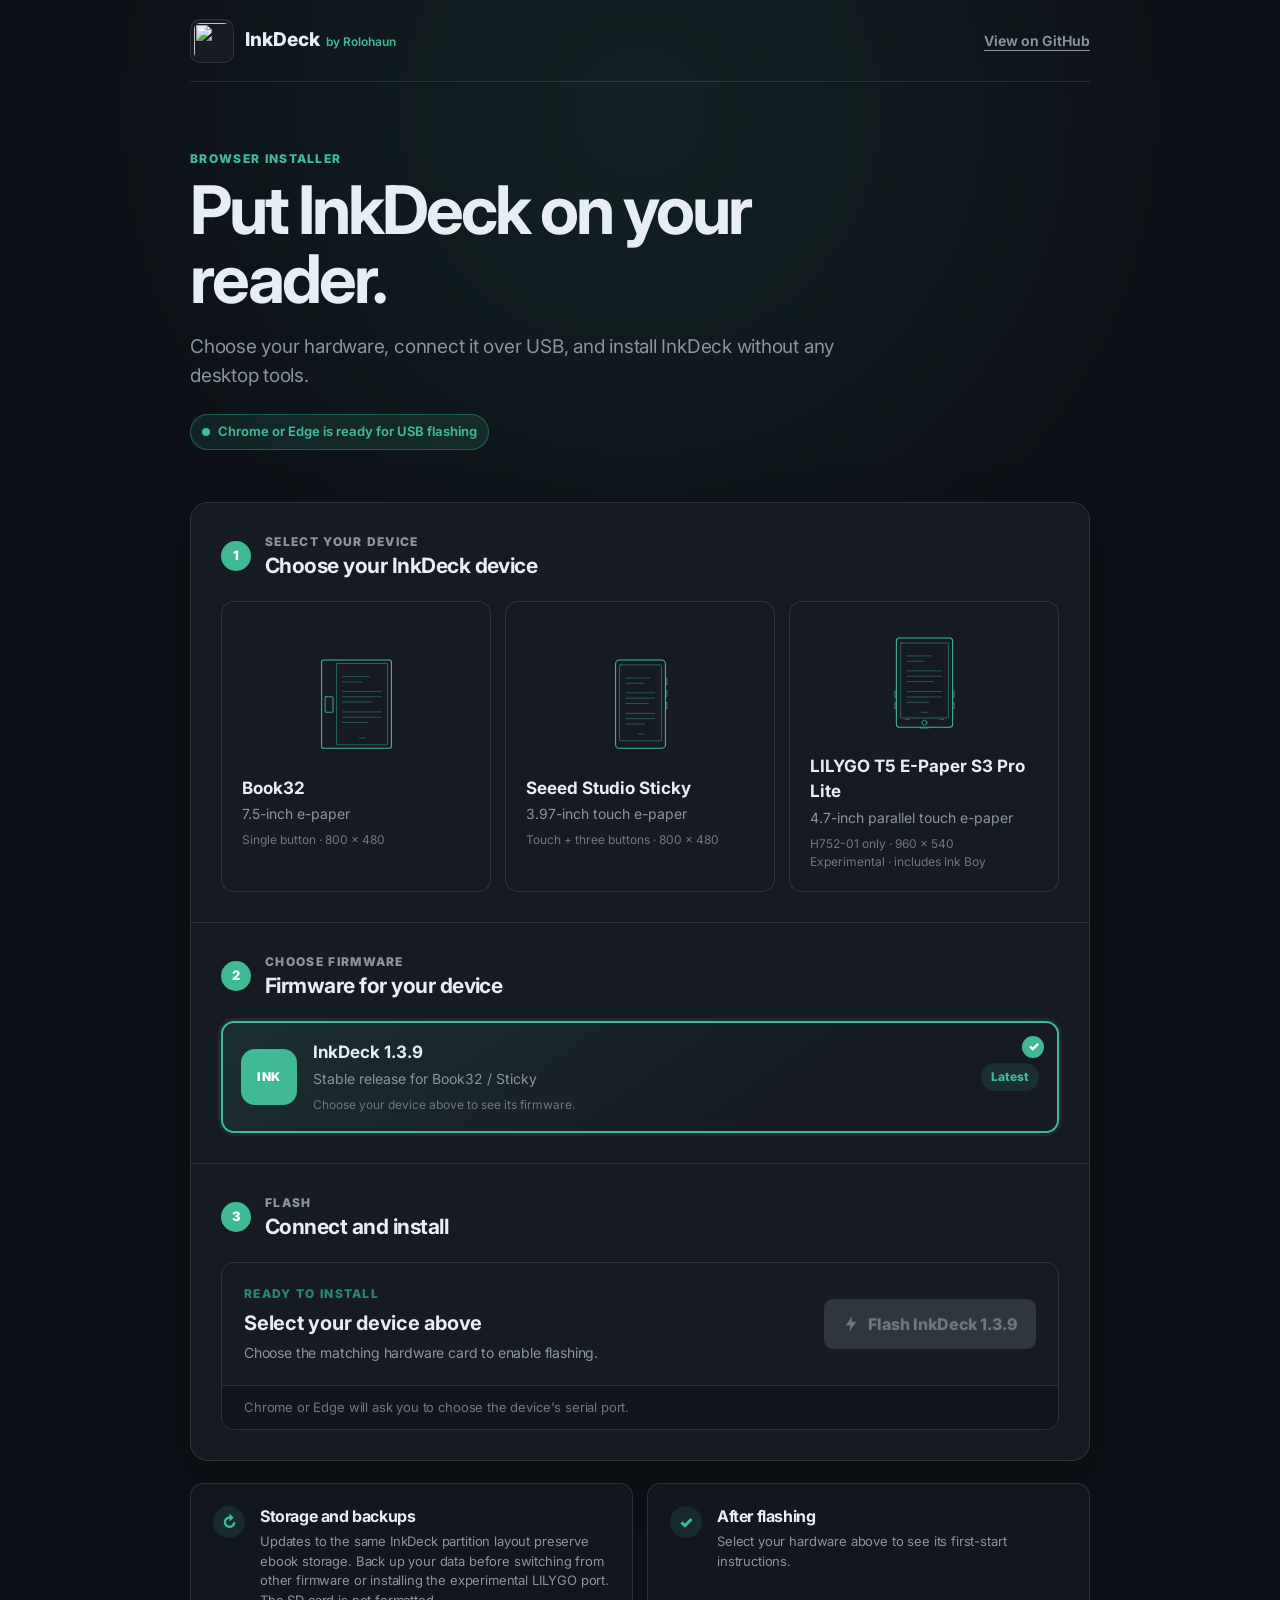
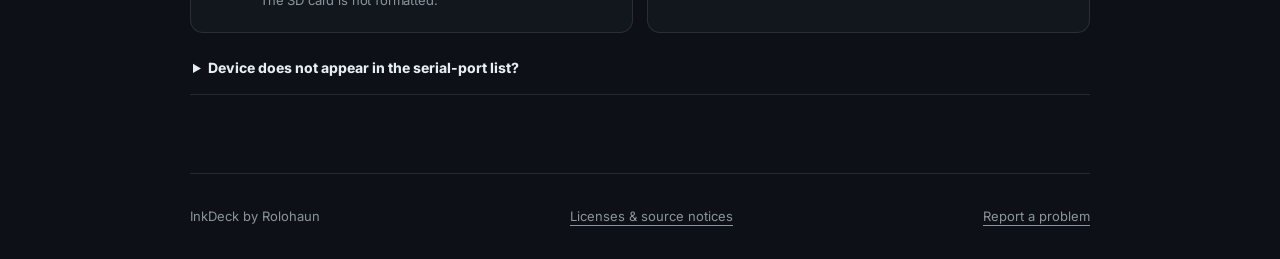
==== docs/index.html @ 881a364d "Release InkDeck 1.3.9 fixing "Press BOOT to wake" on the Sticky Sleep settings live on the SD card, " ====
<!doctype html>
<html lang="en">
<head>
  <meta charset="utf-8">
  <meta name="viewport" content="width=device-width, initial-scale=1">
  <meta name="theme-color" content="#0d1117">
  <title>Install InkDeck</title>
  <meta name="description" content="Install InkDeck on Book32, Seeed Studio Sticky, or LILYGO T5 S3 Pro H752-01 directly from Chrome or Edge.">
  <link rel="icon" href="assets/book32-reader.png">
  <link rel="stylesheet" href="installer.css?v=1.3.9">
</head>
<body>
  <header class="site-header">
    <a class="brand" href="./" aria-label="InkDeck installer home">
      <img src="assets/book32-reader.png" alt="" width="44" height="44">
      <span>InkDeck <small>by Rolohaun</small></span>
    </a>
    <a class="source-link" href="https://github.com/rolohaun/Book32">View on GitHub</a>
  </header>

  <main>
    <section class="hero" aria-labelledby="page-title">
      <p class="eyebrow">Browser installer</p>
      <h1 id="page-title">Put InkDeck on your reader.</h1>
      <p>Choose your hardware, connect it over USB, and install InkDeck without any desktop tools.</p>
      <div id="browser-support" class="support-pill" role="status">
        <span aria-hidden="true"></span>
        Checking browser compatibility…
      </div>
    </section>

    <div class="installer-flow">
      <section class="flow-step" aria-labelledby="device-title">
        <div class="step-heading">
          <span class="step-number" aria-hidden="true">1</span>
          <div>
            <p class="step-kicker">Select your device</p>
            <h2 id="device-title">Choose your InkDeck device</h2>
          </div>
        </div>

        <div class="device-grid" role="group" aria-label="InkDeck-compatible hardware">
          <button class="choice-card device-card" type="button" data-profile="book32" aria-pressed="false">
            <span class="card-check" aria-hidden="true">✓</span>
            <span class="device-art" aria-hidden="true">
              <img src="trmnl-kit-outline.svg?v=book32" alt="" width="174" height="114" loading="lazy">
            </span>
            <span class="card-copy">
              <strong>Book32</strong>
              <span>7.5-inch e-paper</span>
              <small>Single button · 800 × 480</small>
            </span>
          </button>

          <button class="choice-card device-card" type="button" data-profile="sticky" aria-pressed="false">
            <span class="card-check" aria-hidden="true">✓</span>
            <span class="device-art" aria-hidden="true">
              <img src="sticky-outline.svg?v=clean-bezel" alt="" width="174" height="114" loading="lazy">
            </span>
            <span class="card-copy">
              <strong>Seeed Studio Sticky</strong>
              <span>3.97-inch touch e-paper</span>
              <small>Touch + three buttons · 800 × 480</small>
            </span>
          </button>
          <button class="choice-card device-card" type="button" data-profile="lilygo" aria-pressed="false">
            <span class="card-check" aria-hidden="true">✓</span>
            <span class="device-art" aria-hidden="true">
              <img src="lilygo-pro-lite-outline.svg?v=side-buttons" alt="" width="174" height="114" loading="lazy">
            </span>
            <span class="card-copy">
              <strong>LILYGO T5 E-Paper S3 Pro Lite</strong>
              <span>4.7-inch parallel touch e-paper</span>
              <small>H752-01 only · 960 × 540<br>Experimental · includes Ink Boy</small>
            </span>
          </button>
        </div>
      </section>

      <section class="flow-step" aria-labelledby="firmware-title">
        <div class="step-heading">
          <span class="step-number" aria-hidden="true">2</span>
          <div>
            <p class="step-kicker">Choose firmware</p>
            <h2 id="firmware-title">Firmware for your device</h2>
          </div>
        </div>

        <button class="choice-card firmware-card selected" type="button" aria-pressed="true">
          <span class="card-check" aria-hidden="true">✓</span>
          <span class="release-icon" aria-hidden="true">INK</span>
          <span class="card-copy">
            <strong id="release-name">InkDeck 1.3.9</strong>
            <span id="release-status">Stable release for Book32 / Sticky</span>
            <small id="release-detail">Choose your device above to see its firmware.</small>
          </span>
          <span class="latest-badge">Latest</span>
        </button>
      </section>

      <section class="flow-step" aria-labelledby="flash-title">
        <div class="step-heading">
          <span class="step-number" aria-hidden="true">3</span>
          <div>
            <p class="step-kicker">Flash</p>
            <h2 id="flash-title">Connect and install</h2>
          </div>
        </div>

        <div class="flash-card">
          <div class="flash-summary">
            <div>
              <p class="summary-label">Ready to install</p>
              <h3 id="flash-device-name">Select your device above</h3>
              <p id="flash-description">Choose the matching hardware card to enable flashing.</p>
            </div>
            <button id="flash-button" class="flash-button" type="button" disabled>
              <svg viewBox="0 0 24 24" aria-hidden="true"><path d="M13 2 5 14h6l-1 8 9-13h-6z"></path></svg>
              Flash InkDeck 1.3.9
            </button>
          </div>
          <p id="flash-note" class="flash-note">Chrome or Edge will ask you to choose the device's serial port.</p>
        </div>
      </section>

      <section id="progress-panel" class="progress-panel" aria-labelledby="progress-title" aria-live="polite" hidden>
        <div class="progress-header">
          <div>
            <p class="step-kicker">Installation status</p>
            <h2 id="progress-title">Installing InkDeck 1.3.9…</h2>
          </div>
          <strong id="progress-percent">0%</strong>
        </div>
        <div class="progress-track" role="progressbar" aria-label="Firmware installation progress" aria-valuemin="0" aria-valuemax="100" aria-valuenow="0">
          <span id="progress-bar"></span>
        </div>
        <ol class="progress-steps">
          <li data-progress-step="connect"><span class="status-icon" aria-hidden="true"></span><div><strong>Connect to device</strong><small>Waiting for a serial port</small></div></li>
          <li data-progress-step="download"><span class="status-icon" aria-hidden="true"></span><div><strong>Download InkDeck files</strong><small>Waiting</small></div></li>
          <li data-progress-step="write"><span class="status-icon" aria-hidden="true"></span><div><strong>Write system and web interface</strong><small>Waiting</small></div></li>
          <li data-progress-step="verify"><span class="status-icon" aria-hidden="true"></span><div><strong>Verify partition table</strong><small>Waiting</small></div></li>
          <li data-progress-step="reset"><span class="status-icon" aria-hidden="true"></span><div><strong>Restart device</strong><small>Waiting</small></div></li>
        </ol>
        <div id="result-message" class="result-message" role="status" hidden></div>
      </section>
    </div>

    <section class="information-grid" aria-label="Installation information">
      <article>
        <span class="info-icon" aria-hidden="true">↻</span>
        <div><h2>Storage and backups</h2><p>Updates to the same InkDeck partition layout preserve ebook storage. Back up your data before switching from other firmware or installing the experimental LILYGO port. The SD card is not formatted.</p></div>
      </article>
      <article>
        <span class="info-icon" aria-hidden="true">✓</span>
        <div><h2>After flashing</h2><p id="after-flashing">Select your hardware above to see its first-start instructions.</p></div>
      </article>
    </section>

    <details>
      <summary>Device does not appear in the serial-port list?</summary>
      <p>Use a data-capable USB cable. If needed, hold BOOT, tap RESET, release BOOT, and then click Flash again.</p>
    </details>
  </main>

  <footer>
    <span>InkDeck by Rolohaun</span>
    <a href="https://github.com/rolohaun/Book32/blob/main/THIRD_PARTY_NOTICES.md">Licenses &amp; source notices</a>
    <a href="https://github.com/rolohaun/Book32/issues">Report a problem</a>
  </footer>

  <script type="module" src="installer.js?v=1.3.9"></script>
</body>
</html>
---- docs/installer.css ----
@import url("https://fonts.googleapis.com/css2?family=Inter:wght@300;400;600;800&display=swap");

:root {
  color-scheme: dark;
  --ink: #e6edf3;
  --muted: #8b949e;
  --quiet: #6e7681;
  --paper: #0d1117;
  --surface: #161b22;
  --surface-soft: #11161d;
  --line: rgba(255, 255, 255, .1);
  --green: #3fb996;
  --green-dark: #3fb996;
  --green-hover: #26876b;
  --green-soft: rgba(63, 185, 150, .12);
  --orange: #3fb996;
  --orange-dark: #26876b;
  --red: #ff6b73;
  --red-soft: rgba(255, 66, 77, .12);
  --shadow: 0 18px 50px rgba(0, 0, 0, .26);
}

* { box-sizing: border-box; }
html { scroll-behavior: smooth; }
body {
  margin: 0;
  background: radial-gradient(circle at 50% 7rem, rgba(63, 185, 150, .1), transparent 34rem), var(--paper);
  color: var(--ink);
  font-family: Inter, ui-sans-serif, system-ui, -apple-system, BlinkMacSystemFont, "Segoe UI", sans-serif;
  font-size: 16px;
  line-height: 1.5;
}
button { font: inherit; }
a { color: inherit; text-underline-offset: 4px; }
.site-header, main, footer { width: min(900px, calc(100% - 40px)); margin-inline: auto; }
.site-header {
  min-height: 82px;
  display: flex;
  align-items: center;
  justify-content: space-between;
  border-bottom: 1px solid var(--line);
}
.brand {
  display: inline-flex;
  align-items: center;
  gap: 11px;
  color: var(--ink);
  font-size: 19px;
  font-weight: 800;
  text-decoration: none;
}
.brand > span { display: flex; align-items: baseline; gap: 6px; }
.brand small { color: var(--green); font-size: 12px; font-weight: 600; }
.brand img {
  width: 44px;
  height: 44px;
  padding: 3px;
  object-fit: contain;
  border: 1px solid var(--line);
  border-radius: 10px;
  background: var(--surface);
}
.source-link { color: var(--muted); font-size: 14px; font-weight: 650; }
.source-link:hover { color: var(--green); }
main { padding: 68px 0 78px; }
.hero { max-width: 760px; margin-bottom: 52px; }
.eyebrow, .step-kicker, .summary-label {
  margin: 0 0 7px;
  color: var(--green-dark);
  font-size: 12px;
  font-weight: 850;
  letter-spacing: .11em;
  text-transform: uppercase;
}
h1, h2, h3, p { letter-spacing: -.012em; }
h1 { margin: 0; max-width: 690px; font-size: clamp(42px, 7vw, 67px); line-height: 1.03; letter-spacing: -.045em; }
.hero > p:not(.eyebrow) { max-width: 680px; margin: 20px 0 0; color: var(--muted); font-size: 19px; }
.support-pill {
  width: fit-content;
  display: inline-flex;
  align-items: center;
  gap: 8px;
  margin-top: 24px;
  padding: 7px 11px;
  border: 1px solid var(--line);
  border-radius: 999px;
  background: rgba(22, 27, 34, .76);
  color: var(--muted);
  font-size: 13px;
  font-weight: 650;
}
.support-pill span { width: 8px; height: 8px; border-radius: 50%; background: var(--quiet); }
.support-pill.supported { color: var(--green); border-color: rgba(63, 185, 150, .38); background: var(--green-soft); }
.support-pill.supported span { background: var(--green); }
.support-pill.unsupported { color: var(--red); border-color: rgba(255, 107, 115, .35); background: var(--red-soft); }
.support-pill.unsupported span { background: var(--red); }
.installer-flow {
  overflow: hidden;
  border: 1px solid var(--line);
  border-radius: 18px;
  background: var(--surface);
  box-shadow: var(--shadow);
}
.flow-step { padding: 30px; }
.flow-step + .flow-step { border-top: 1px solid var(--line); }
.step-heading { display: flex; align-items: center; gap: 14px; margin-bottom: 22px; }
.step-number {
  flex: 0 0 auto;
  width: 30px;
  height: 30px;
  display: grid;
  place-items: center;
  border-radius: 50%;
  background: var(--green);
  color: #fff;
  font-size: 13px;
  font-weight: 850;
}
.step-kicker { margin: 0 0 2px; color: var(--muted); }
h2 { margin: 0; font-size: 21px; line-height: 1.25; letter-spacing: -.025em; }
h3 { margin: 0; font-size: 20px; line-height: 1.3; }
.device-grid { display: grid; grid-template-columns: repeat(3, minmax(0, 1fr)); gap: 14px; }
.choice-card {
  position: relative;
  border: 1px solid var(--line);
  border-radius: 13px;
  background: var(--surface);
  color: var(--ink);
  cursor: pointer;
  text-align: left;
  transition: border-color .16s ease, box-shadow .16s ease, transform .16s ease, background .16s ease;
}
.choice-card:hover { border-color: rgba(63, 185, 150, .65); transform: translateY(-1px); box-shadow: 0 8px 24px rgba(0, 0, 0, .22); }
.choice-card:focus-visible, .flash-button:focus-visible, summary:focus-visible { outline: 3px solid rgba(63, 185, 150, .4); outline-offset: 3px; }
.choice-card.selected { border: 2px solid var(--green); background: linear-gradient(145deg, var(--green-soft), var(--surface) 70%); box-shadow: 0 0 0 3px rgba(63, 185, 150, .1); }
.card-check {
  position: absolute;
  top: 13px;
  right: 13px;
  width: 22px;
  height: 22px;
  display: none;
  place-items: center;
  border-radius: 50%;
  background: var(--green);
  color: #fff;
  font-size: 13px;
  font-weight: 900;
}
.choice-card.selected .card-check { display: grid; }
.device-card { min-height: 264px; padding: 18px 20px 20px; }
.device-art { height: 126px; display: grid; place-items: center; margin-bottom: 8px; }
.device-art img { width: 174px; max-width: 75%; height: 114px; object-fit: contain; }
.card-copy { display: flex; flex-direction: column; }
.card-copy strong { font-size: 17px; }
.card-copy span { margin-top: 2px; color: var(--muted); font-size: 14px; }
.card-copy small { margin-top: 7px; color: var(--quiet); font-size: 12px; }
.firmware-card {
  width: 100%;
  min-height: 104px;
  display: grid;
  grid-template-columns: auto 1fr auto;
  align-items: center;
  gap: 16px;
  padding: 17px 18px;
  cursor: default;
}
.firmware-card:hover { transform: none; }
.release-icon {
  width: 56px;
  height: 56px;
  display: grid;
  place-items: center;
  border-radius: 14px;
  background: var(--green-dark);
  color: #fff;
  font-size: 12px;
  font-weight: 900;
  letter-spacing: .04em;
}
.latest-badge {
  padding: 5px 10px;
  border-radius: 999px;
  background: var(--green-soft);
  color: var(--green);
  font-size: 12px;
  font-weight: 800;
}
.flash-card { overflow: hidden; border: 1px solid var(--line); border-radius: 13px; }
.flash-summary {
  display: grid;
  grid-template-columns: 1fr auto;
  align-items: center;
  gap: 26px;
  padding: 22px;
}
.summary-label { color: var(--orange-dark); }
.flash-summary p:last-child { margin: 6px 0 0; color: var(--muted); font-size: 14px; }
.flash-button {
  min-height: 50px;
  display: inline-flex;
  align-items: center;
  justify-content: center;
  gap: 8px;
  padding: 0 18px;
  border: 0;
  border-radius: 9px;
  background: var(--orange);
  color: #fff;
  cursor: pointer;
  font-weight: 800;
  box-shadow: 0 5px 14px rgba(38, 135, 107, .24);
}
.flash-button:hover:not(:disabled) { background: var(--green-hover); }
.flash-button:disabled { background: #30363d; color: #6e7681; cursor: not-allowed; box-shadow: none; }
.flash-button svg { width: 18px; height: 18px; fill: currentColor; }
.flash-note { margin: 0; padding: 12px 22px; border-top: 1px solid var(--line); background: var(--surface-soft); color: var(--quiet); font-size: 13px; }
.progress-panel { padding: 30px; border-top: 1px solid var(--line); background: var(--surface-soft); scroll-margin-top: 20px; }
.progress-panel[hidden] { display: none; }
.progress-header { display: flex; align-items: flex-end; justify-content: space-between; gap: 20px; }
.progress-header .step-kicker { color: var(--green-dark); }
#progress-percent { color: var(--green-dark); font-size: 18px; }
.progress-track { height: 9px; margin: 18px 0 22px; overflow: hidden; border-radius: 999px; background: #242c34; }
.progress-track span { display: block; width: 0; height: 100%; border-radius: inherit; background: var(--green); transition: width .18s ease; }
.progress-steps { list-style: none; margin: 0; padding: 0; }
.progress-steps li { display: flex; align-items: center; gap: 14px; min-height: 57px; border-top: 1px solid var(--line); color: var(--quiet); }
.progress-steps li:first-child { border-top: 0; }
.progress-steps li div { display: flex; flex-direction: column; }
.progress-steps li strong { color: inherit; font-size: 14px; }
.progress-steps li small { margin-top: 1px; color: var(--quiet); }
.status-icon { width: 18px; height: 18px; flex: 0 0 auto; border: 1.5px solid #aab1ad; border-radius: 50%; }
.progress-steps li.running { color: var(--ink); }
.progress-steps li.running .status-icon { border: 2px solid #30363d; border-top-color: var(--green); animation: spin .8s linear infinite; }
.progress-steps li.done { color: var(--green-dark); }
.progress-steps li.done .status-icon { display: grid; place-items: center; border-color: var(--green); background: var(--green); color: #fff; }
.progress-steps li.done .status-icon::after { content: "✓"; font-size: 11px; font-weight: 900; }
.progress-steps li.error { color: var(--red); }
.progress-steps li.error .status-icon { display: grid; place-items: center; border-color: var(--red); background: var(--red); color: #fff; }
.progress-steps li.error .status-icon::after { content: "!"; font-size: 11px; font-weight: 900; }
@keyframes spin { to { transform: rotate(360deg); } }
.result-message { margin-top: 18px; padding: 14px 16px; border-radius: 9px; background: var(--green-soft); color: var(--green-dark); font-size: 14px; font-weight: 650; }
.result-message[hidden] { display: none; }
.result-message.error { background: var(--red-soft); color: var(--red); }
.information-grid { display: grid; grid-template-columns: 1fr 1fr; gap: 14px; margin-top: 22px; }
.information-grid article { display: flex; gap: 15px; padding: 22px; border: 1px solid var(--line); border-radius: 13px; background: rgba(22, 27, 34, .72); }
.info-icon { width: 32px; height: 32px; flex: 0 0 auto; display: grid; place-items: center; border-radius: 50%; background: var(--green-soft); color: var(--green-dark); font-weight: 900; }
.information-grid h2 { font-size: 16px; }
.information-grid p { margin: 6px 0 0; color: var(--muted); font-size: 13px; }
details { margin-top: 24px; padding: 0 3px 16px; border-bottom: 1px solid var(--line); }
summary { cursor: pointer; font-size: 14px; font-weight: 750; }
details p { margin: 10px 0 0; color: var(--muted); font-size: 14px; }
footer { min-height: 86px; display: flex; align-items: center; justify-content: space-between; border-top: 1px solid var(--line); color: var(--muted); font-size: 13px; }

@media (max-width: 700px) {
  .site-header, main, footer { width: min(100% - 26px, 900px); }
  main { padding: 44px 0 58px; }
  h1 { font-size: 43px; }
  .hero > p:not(.eyebrow) { font-size: 17px; }
  .flow-step, .progress-panel { padding: 22px 18px; }
  .device-grid, .information-grid { grid-template-columns: 1fr; }
  .device-card { min-height: 210px; display: grid; grid-template-columns: 130px 1fr; align-items: center; gap: 10px; }
  .device-art { height: 120px; margin: 0; }
  .device-art img { width: 128px; max-width: 100%; }
  .flash-summary { grid-template-columns: 1fr; gap: 18px; padding: 18px; }
  .flash-button { width: 100%; }
  .flash-note { padding-inline: 18px; }
}

@media (max-width: 460px) {
  .site-header { min-height: 72px; }
  .source-link { font-size: 12px; }
  h1 { font-size: 37px; }
  .device-card { min-height: 0; grid-template-columns: 90px 1fr; padding: 15px; }
  .device-art { height: 96px; }
  .device-art img { width: 94px; height: 88px; }
  .firmware-card { grid-template-columns: auto 1fr; }
  .latest-badge { display: none; }
  footer { align-items: flex-start; flex-direction: column; justify-content: center; gap: 5px; }
}

@media (prefers-reduced-motion: reduce) {
  html { scroll-behavior: auto; }
  *, *::before, *::after { transition-duration: .01ms !important; animation-duration: .01ms !important; animation-iteration-count: 1 !important; }
}
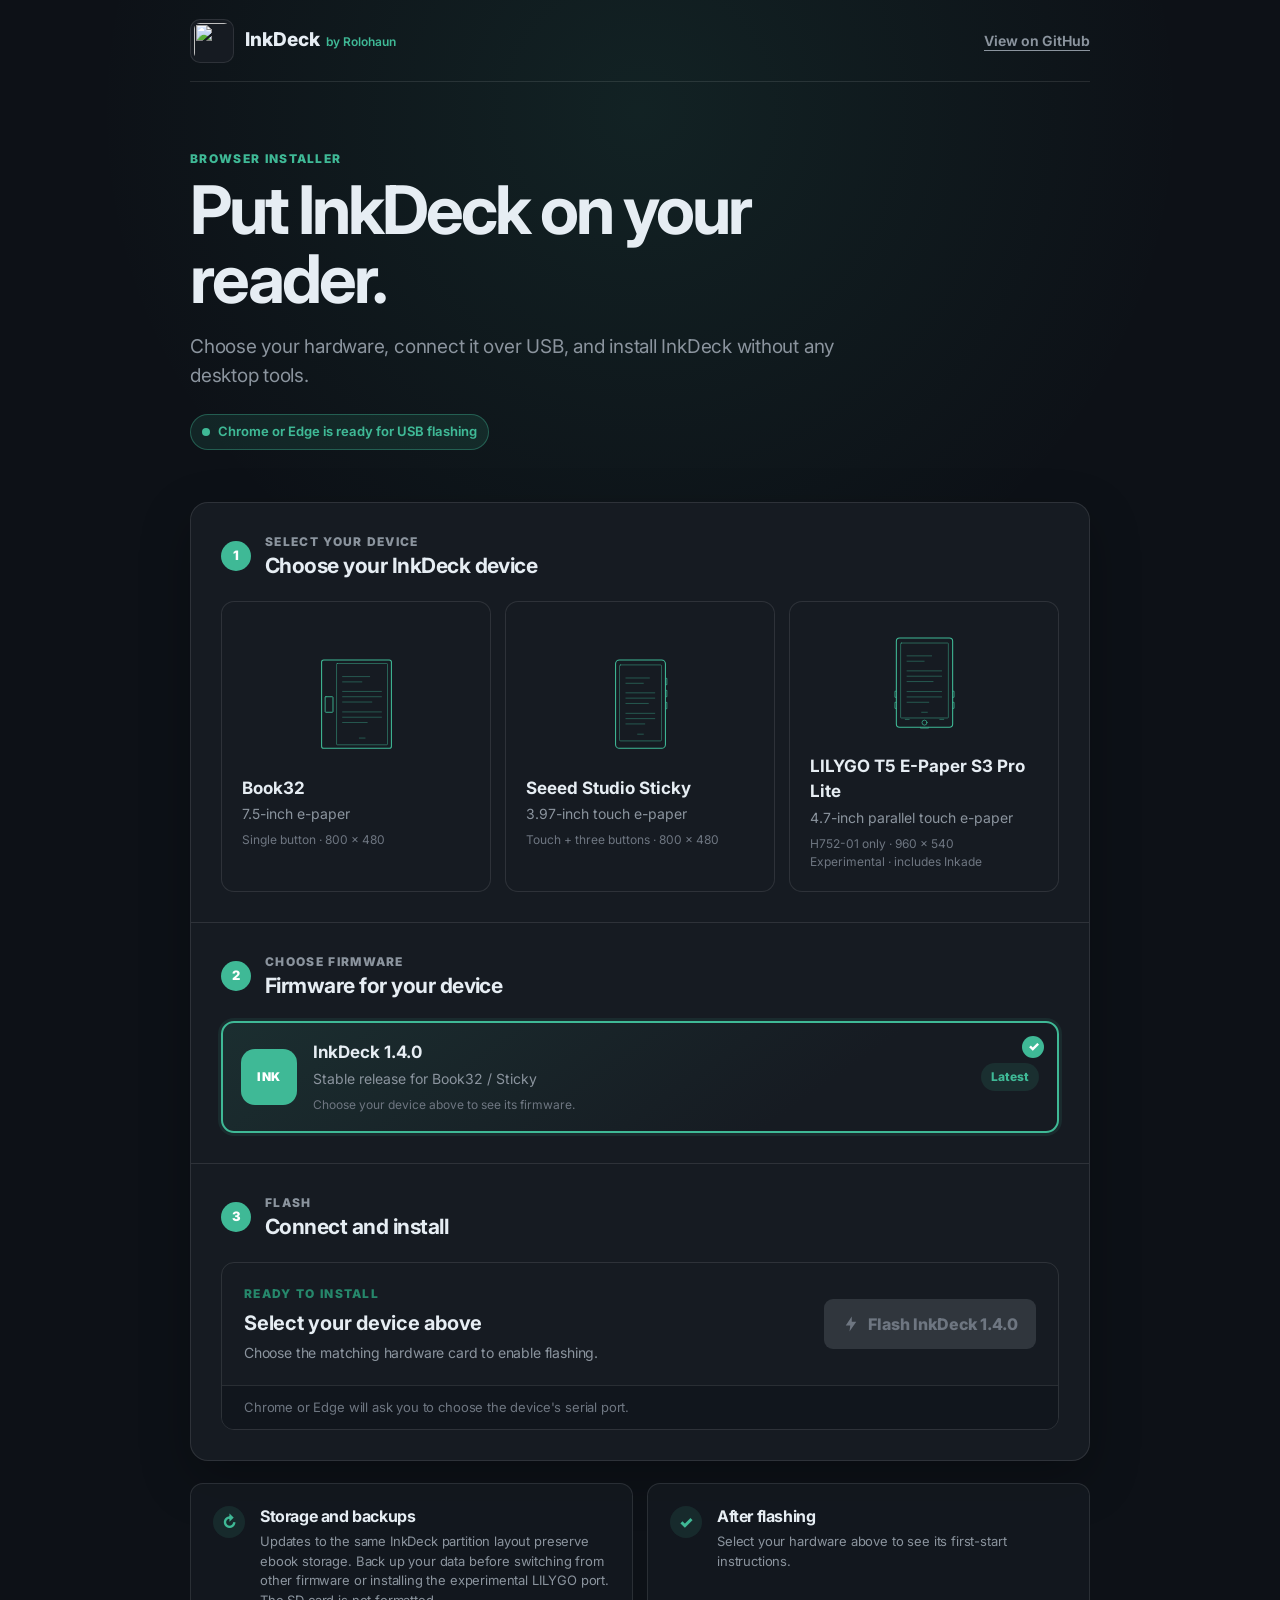
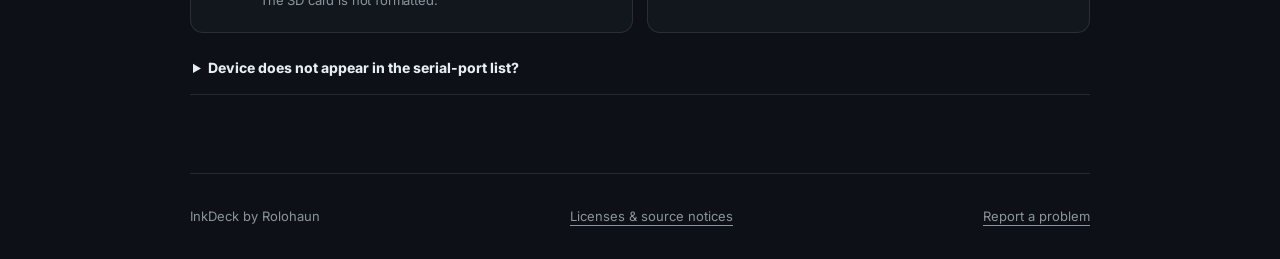
==== commit b2ea3b21: "Release InkDeck 1.4.0 with Inkade on Book32 and grayscale sleep covers Book32 runs Inkade (Game Boy " ====
--- a/docs/index.html
+++ b/docs/index.html
@@ -7,7 +7,7 @@
   <title>Install InkDeck</title>
   <meta name="description" content="Install InkDeck on Book32, Seeed Studio Sticky, or LILYGO T5 S3 Pro H752-01 directly from Chrome or Edge.">
   <link rel="icon" href="assets/book32-reader.png">
-  <link rel="stylesheet" href="installer.css?v=1.3.9">
+  <link rel="stylesheet" href="installer.css?v=1.4.0">
 </head>
 <body>
   <header class="site-header">
@@ -71,7 +71,7 @@
             <span class="card-copy">
               <strong>LILYGO T5 E-Paper S3 Pro Lite</strong>
               <span>4.7-inch parallel touch e-paper</span>
-              <small>H752-01 only · 960 × 540<br>Experimental · includes Ink Boy</small>
+              <small>H752-01 only · 960 × 540<br>Experimental · includes Inkade</small>
             </span>
           </button>
         </div>
@@ -90,7 +90,7 @@
           <span class="card-check" aria-hidden="true">✓</span>
           <span class="release-icon" aria-hidden="true">INK</span>
           <span class="card-copy">
-            <strong id="release-name">InkDeck 1.3.9</strong>
+            <strong id="release-name">InkDeck 1.4.0</strong>
             <span id="release-status">Stable release for Book32 / Sticky</span>
             <small id="release-detail">Choose your device above to see its firmware.</small>
           </span>
@@ -116,7 +116,7 @@
             </div>
             <button id="flash-button" class="flash-button" type="button" disabled>
               <svg viewBox="0 0 24 24" aria-hidden="true"><path d="M13 2 5 14h6l-1 8 9-13h-6z"></path></svg>
-              Flash InkDeck 1.3.9
+              Flash InkDeck 1.4.0
             </button>
           </div>
           <p id="flash-note" class="flash-note">Chrome or Edge will ask you to choose the device's serial port.</p>
@@ -127,7 +127,7 @@
         <div class="progress-header">
           <div>
             <p class="step-kicker">Installation status</p>
-            <h2 id="progress-title">Installing InkDeck 1.3.9…</h2>
+            <h2 id="progress-title">Installing InkDeck 1.4.0…</h2>
           </div>
           <strong id="progress-percent">0%</strong>
         </div>
@@ -168,6 +168,6 @@
     <a href="https://github.com/rolohaun/Book32/issues">Report a problem</a>
   </footer>
 
-  <script type="module" src="installer.js?v=1.3.9"></script>
+  <script type="module" src="installer.js?v=1.4.0"></script>
 </body>
 </html>
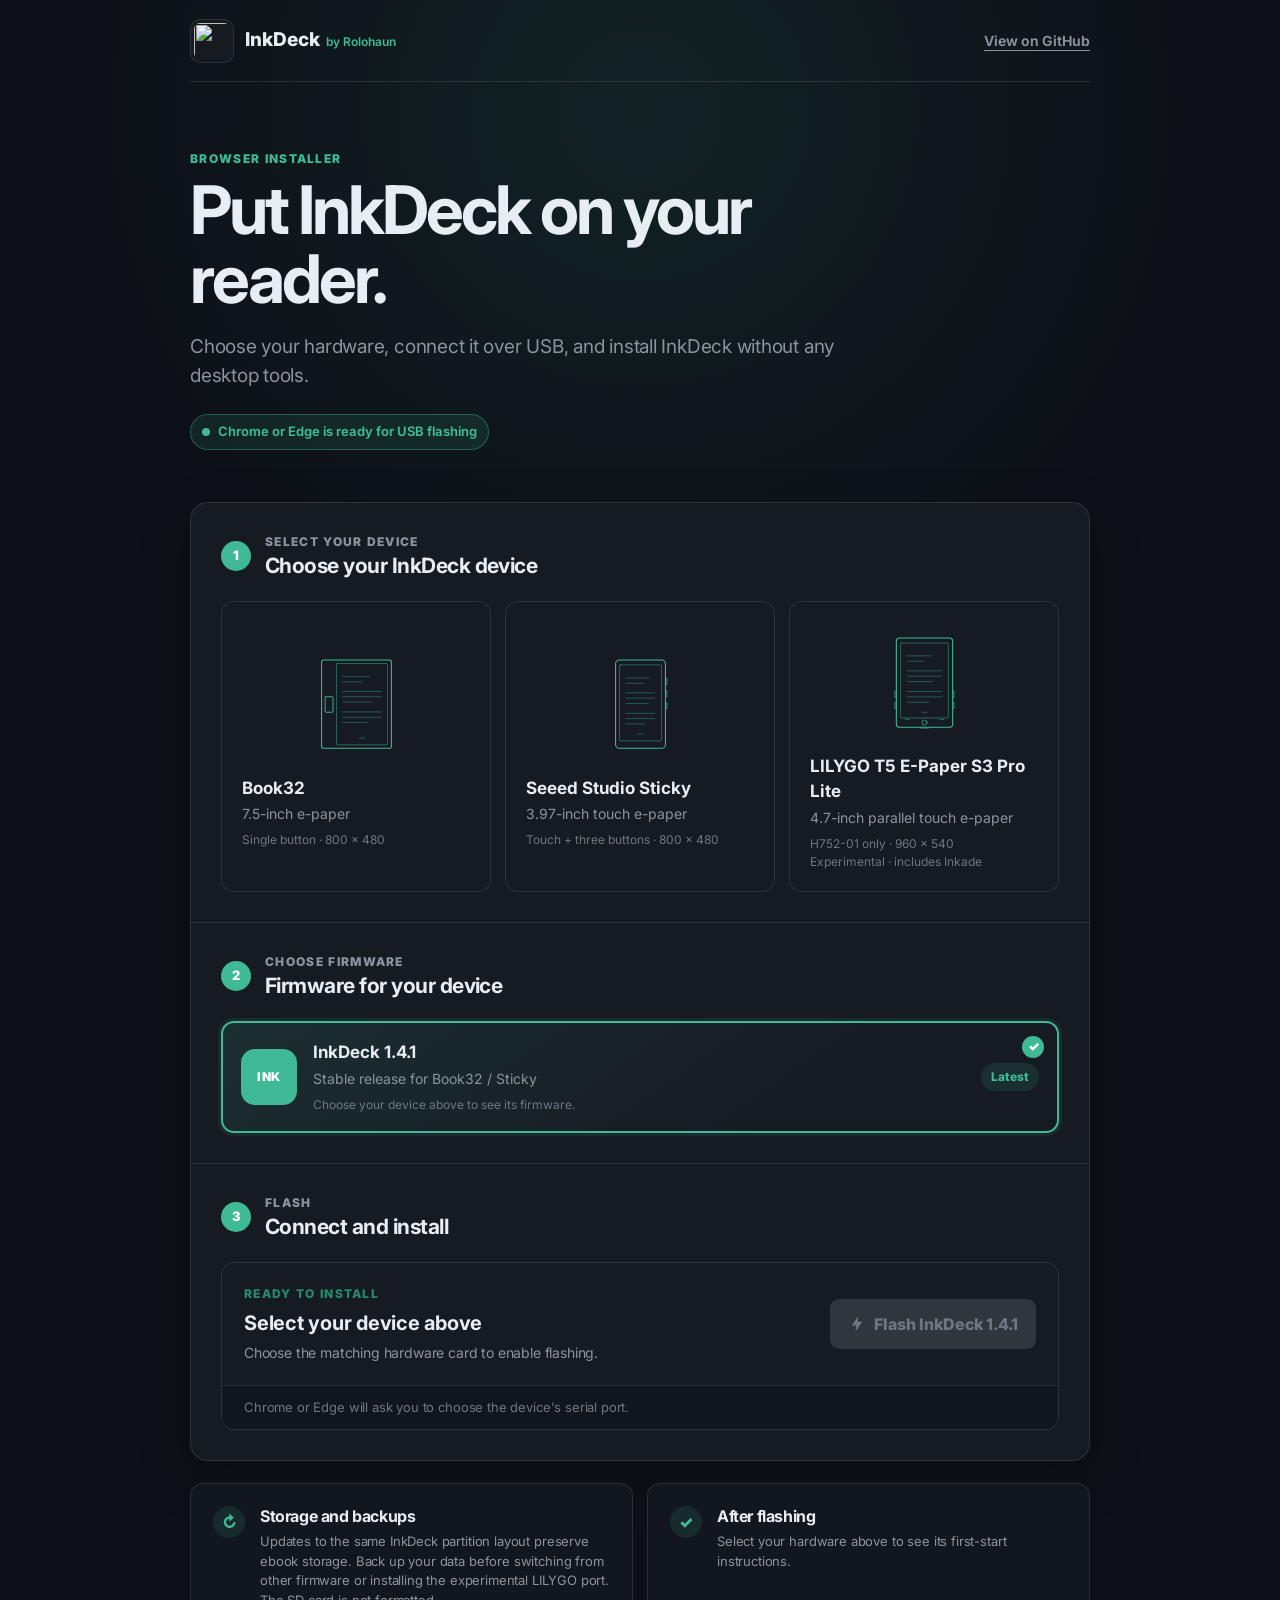
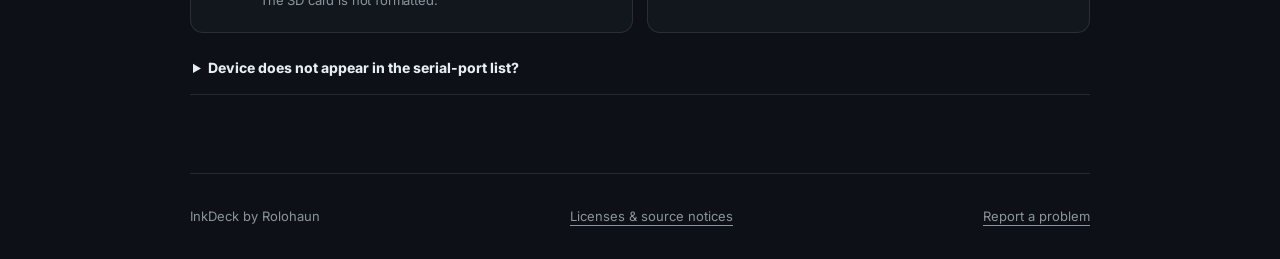
==== commit 05f1c7fa: "Release InkDeck 1.4.1 removing Inkade from Book32 and fixing its icon Book32's GD7965 panel needs fa" ====
--- a/docs/index.html
+++ b/docs/index.html
@@ -7,7 +7,7 @@
   <title>Install InkDeck</title>
   <meta name="description" content="Install InkDeck on Book32, Seeed Studio Sticky, or LILYGO T5 S3 Pro H752-01 directly from Chrome or Edge.">
   <link rel="icon" href="assets/book32-reader.png">
-  <link rel="stylesheet" href="installer.css?v=1.4.0">
+  <link rel="stylesheet" href="installer.css?v=1.4.1">
 </head>
 <body>
   <header class="site-header">
@@ -90,7 +90,7 @@
           <span class="card-check" aria-hidden="true">✓</span>
           <span class="release-icon" aria-hidden="true">INK</span>
           <span class="card-copy">
-            <strong id="release-name">InkDeck 1.4.0</strong>
+            <strong id="release-name">InkDeck 1.4.1</strong>
             <span id="release-status">Stable release for Book32 / Sticky</span>
             <small id="release-detail">Choose your device above to see its firmware.</small>
           </span>
@@ -116,7 +116,7 @@
             </div>
             <button id="flash-button" class="flash-button" type="button" disabled>
               <svg viewBox="0 0 24 24" aria-hidden="true"><path d="M13 2 5 14h6l-1 8 9-13h-6z"></path></svg>
-              Flash InkDeck 1.4.0
+              Flash InkDeck 1.4.1
             </button>
           </div>
           <p id="flash-note" class="flash-note">Chrome or Edge will ask you to choose the device's serial port.</p>
@@ -127,7 +127,7 @@
         <div class="progress-header">
           <div>
             <p class="step-kicker">Installation status</p>
-            <h2 id="progress-title">Installing InkDeck 1.4.0…</h2>
+            <h2 id="progress-title">Installing InkDeck 1.4.1…</h2>
           </div>
           <strong id="progress-percent">0%</strong>
         </div>
@@ -168,6 +168,6 @@
     <a href="https://github.com/rolohaun/Book32/issues">Report a problem</a>
   </footer>
 
-  <script type="module" src="installer.js?v=1.4.0"></script>
+  <script type="module" src="installer.js?v=1.4.1"></script>
 </body>
 </html>
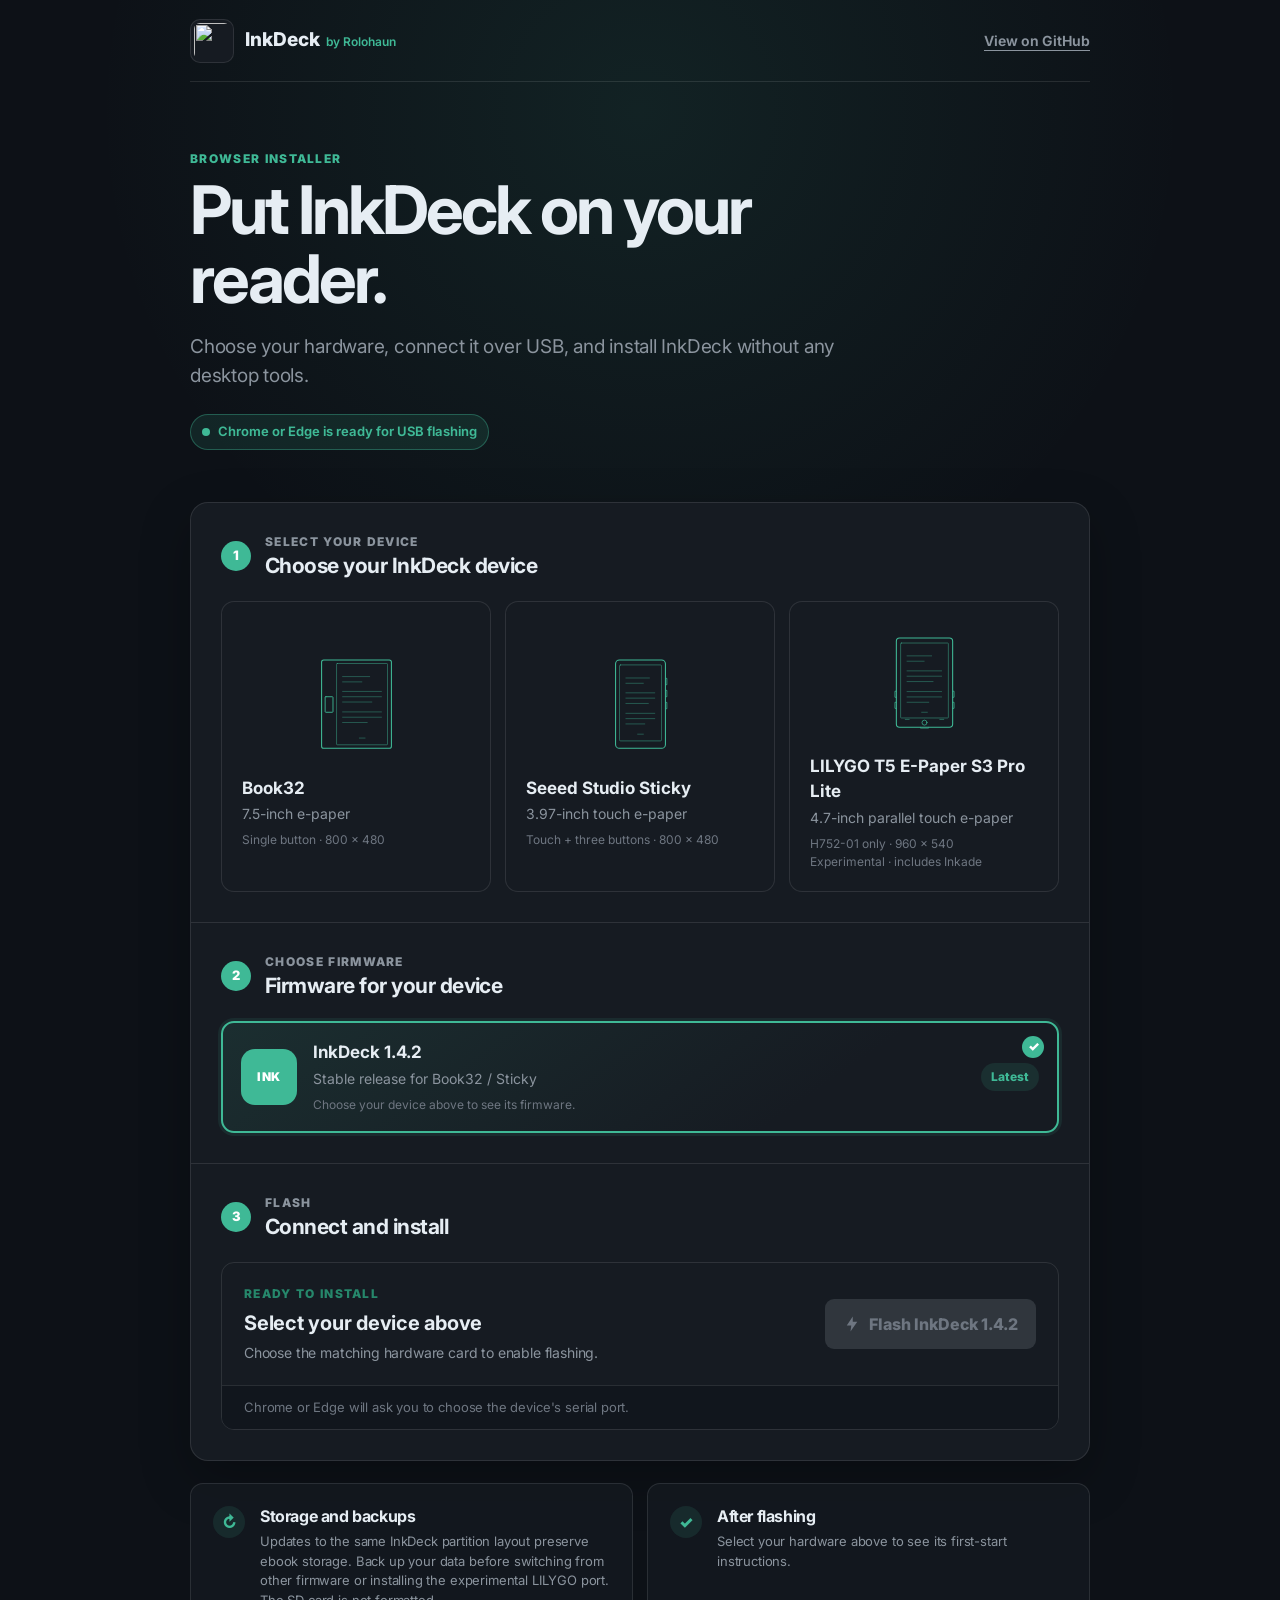
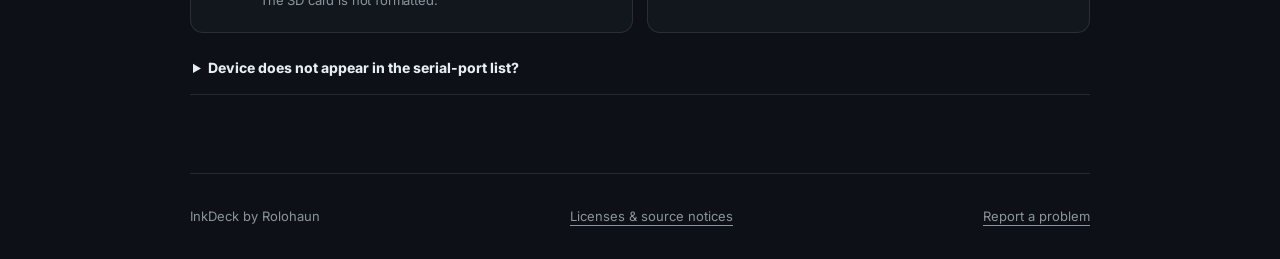
==== commit a4e356f9: "Release InkDeck 1.4.2 fixing gamepads stuck on "connecting" Pads that start pairing themselves as so" ====
--- a/docs/index.html
+++ b/docs/index.html
@@ -7,7 +7,7 @@
   <title>Install InkDeck</title>
   <meta name="description" content="Install InkDeck on Book32, Seeed Studio Sticky, or LILYGO T5 S3 Pro H752-01 directly from Chrome or Edge.">
   <link rel="icon" href="assets/book32-reader.png">
-  <link rel="stylesheet" href="installer.css?v=1.4.1">
+  <link rel="stylesheet" href="installer.css?v=1.4.2">
 </head>
 <body>
   <header class="site-header">
@@ -90,7 +90,7 @@
           <span class="card-check" aria-hidden="true">✓</span>
           <span class="release-icon" aria-hidden="true">INK</span>
           <span class="card-copy">
-            <strong id="release-name">InkDeck 1.4.1</strong>
+            <strong id="release-name">InkDeck 1.4.2</strong>
             <span id="release-status">Stable release for Book32 / Sticky</span>
             <small id="release-detail">Choose your device above to see its firmware.</small>
           </span>
@@ -116,7 +116,7 @@
             </div>
             <button id="flash-button" class="flash-button" type="button" disabled>
               <svg viewBox="0 0 24 24" aria-hidden="true"><path d="M13 2 5 14h6l-1 8 9-13h-6z"></path></svg>
-              Flash InkDeck 1.4.1
+              Flash InkDeck 1.4.2
             </button>
           </div>
           <p id="flash-note" class="flash-note">Chrome or Edge will ask you to choose the device's serial port.</p>
@@ -127,7 +127,7 @@
         <div class="progress-header">
           <div>
             <p class="step-kicker">Installation status</p>
-            <h2 id="progress-title">Installing InkDeck 1.4.1…</h2>
+            <h2 id="progress-title">Installing InkDeck 1.4.2…</h2>
           </div>
           <strong id="progress-percent">0%</strong>
         </div>
@@ -168,6 +168,6 @@
     <a href="https://github.com/rolohaun/Book32/issues">Report a problem</a>
   </footer>
 
-  <script type="module" src="installer.js?v=1.4.1"></script>
+  <script type="module" src="installer.js?v=1.4.2"></script>
 </body>
 </html>
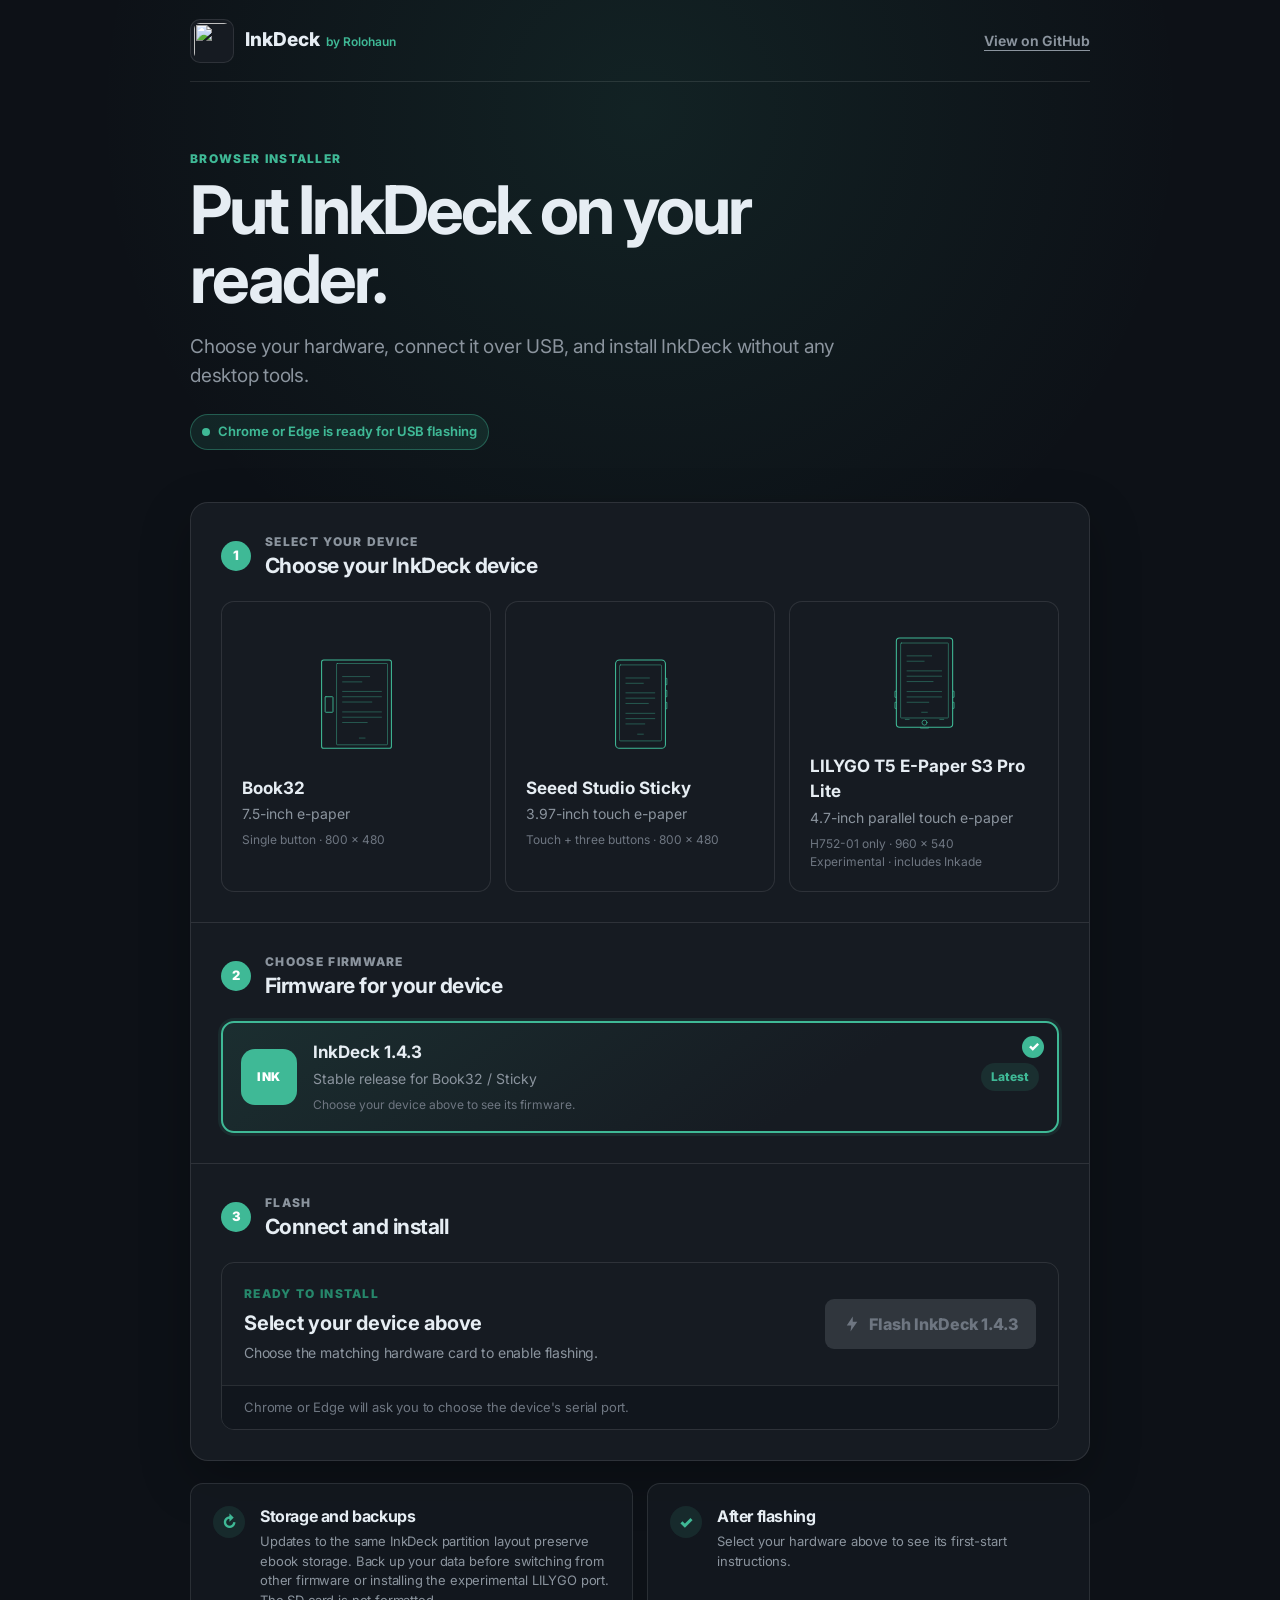
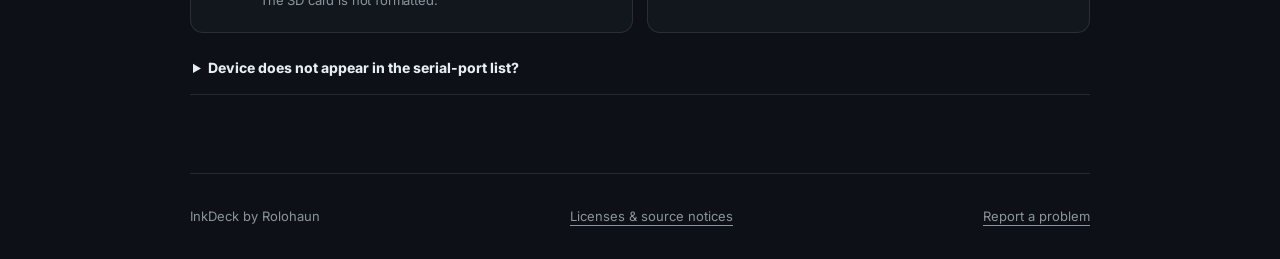
==== commit c5169097: "Release InkDeck 1.4.3 with remappable Inkade controls and LILYGO cover fixes Inkade's library gets a" ====
--- a/docs/index.html
+++ b/docs/index.html
@@ -7,7 +7,7 @@
   <title>Install InkDeck</title>
   <meta name="description" content="Install InkDeck on Book32, Seeed Studio Sticky, or LILYGO T5 S3 Pro H752-01 directly from Chrome or Edge.">
   <link rel="icon" href="assets/book32-reader.png">
-  <link rel="stylesheet" href="installer.css?v=1.4.2">
+  <link rel="stylesheet" href="installer.css?v=1.4.3">
 </head>
 <body>
   <header class="site-header">
@@ -90,7 +90,7 @@
           <span class="card-check" aria-hidden="true">✓</span>
           <span class="release-icon" aria-hidden="true">INK</span>
           <span class="card-copy">
-            <strong id="release-name">InkDeck 1.4.2</strong>
+            <strong id="release-name">InkDeck 1.4.3</strong>
             <span id="release-status">Stable release for Book32 / Sticky</span>
             <small id="release-detail">Choose your device above to see its firmware.</small>
           </span>
@@ -116,7 +116,7 @@
             </div>
             <button id="flash-button" class="flash-button" type="button" disabled>
               <svg viewBox="0 0 24 24" aria-hidden="true"><path d="M13 2 5 14h6l-1 8 9-13h-6z"></path></svg>
-              Flash InkDeck 1.4.2
+              Flash InkDeck 1.4.3
             </button>
           </div>
           <p id="flash-note" class="flash-note">Chrome or Edge will ask you to choose the device's serial port.</p>
@@ -127,7 +127,7 @@
         <div class="progress-header">
           <div>
             <p class="step-kicker">Installation status</p>
-            <h2 id="progress-title">Installing InkDeck 1.4.2…</h2>
+            <h2 id="progress-title">Installing InkDeck 1.4.3…</h2>
           </div>
           <strong id="progress-percent">0%</strong>
         </div>
@@ -168,6 +168,6 @@
     <a href="https://github.com/rolohaun/Book32/issues">Report a problem</a>
   </footer>
 
-  <script type="module" src="installer.js?v=1.4.2"></script>
+  <script type="module" src="installer.js?v=1.4.3"></script>
 </body>
 </html>
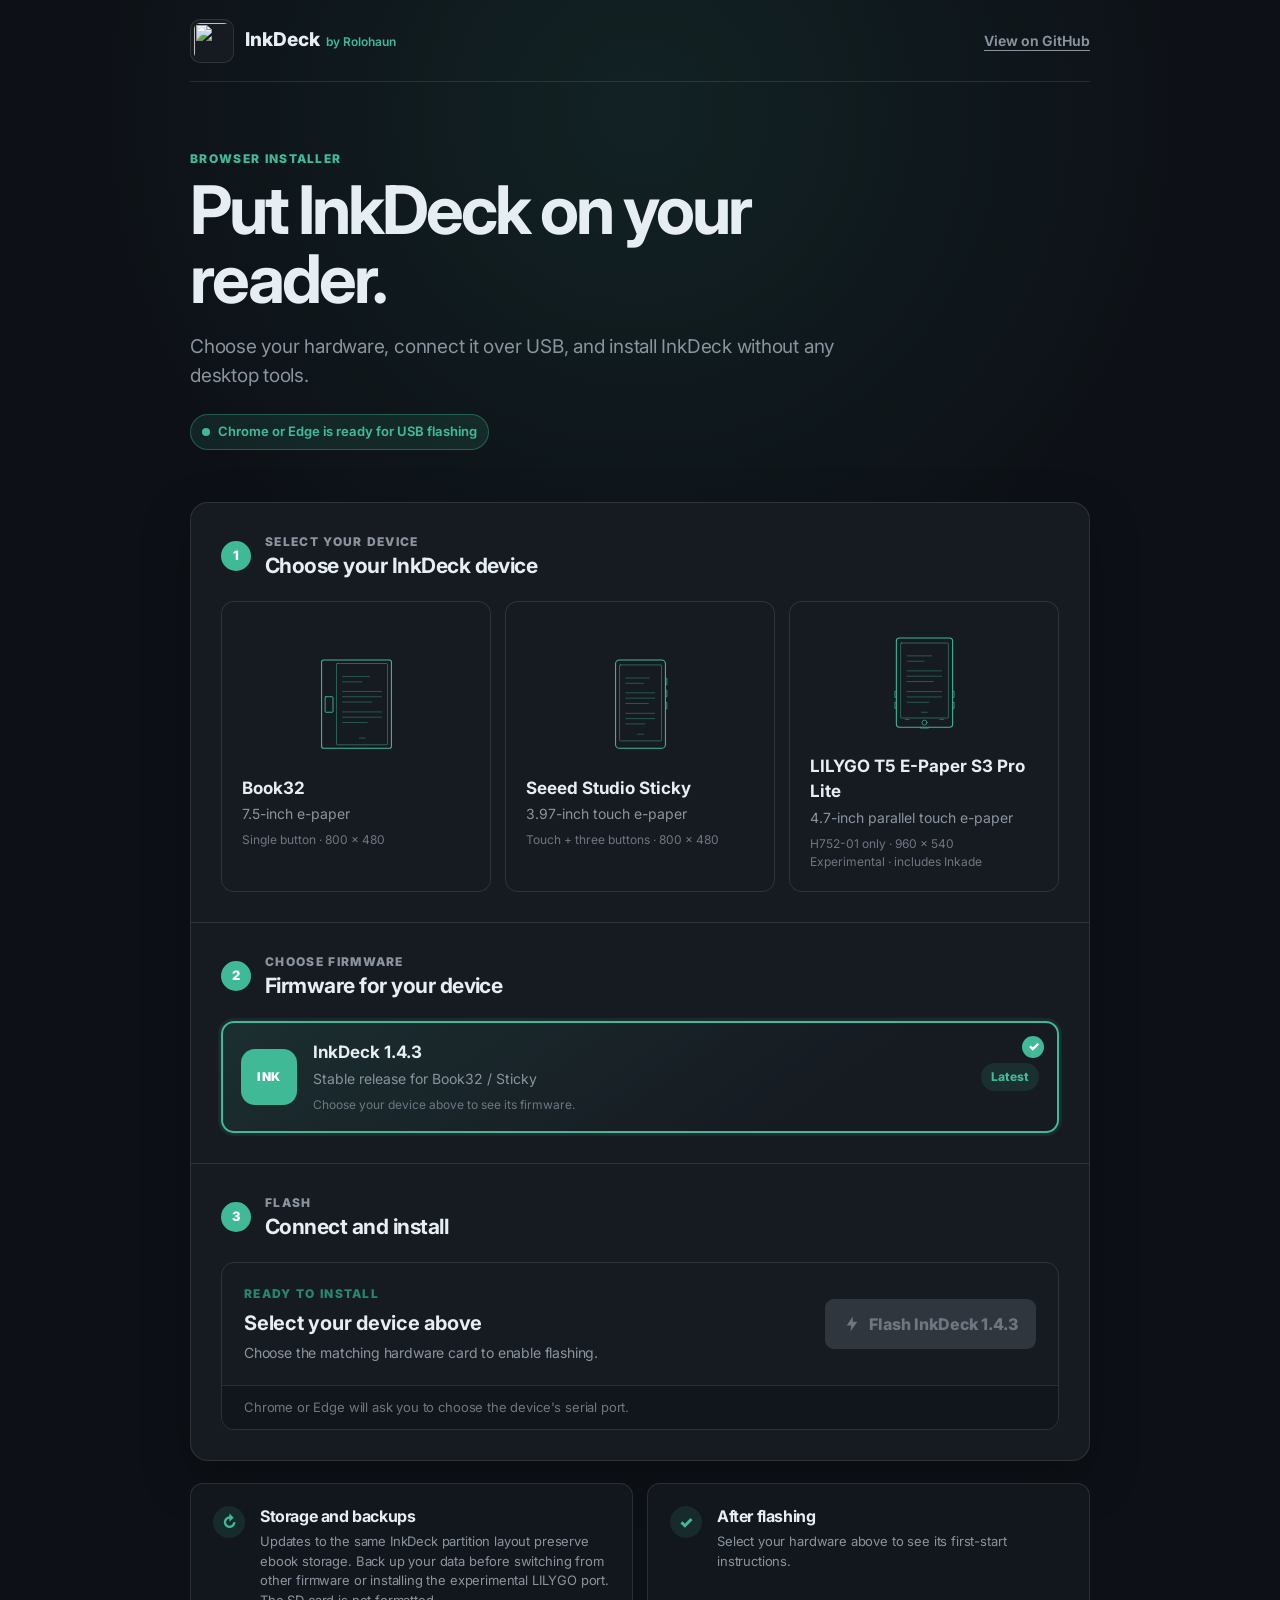
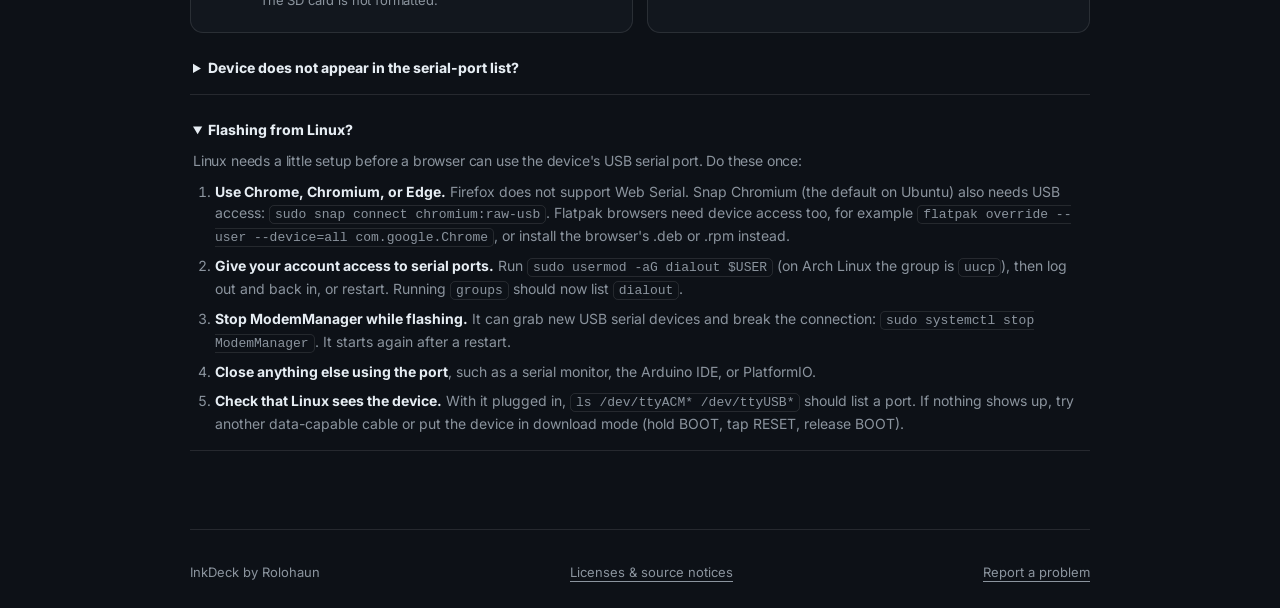
==== commit cb8223b3: "Add a Linux setup guide to the web flasher Linux users hit permission and port problems that Windows" ====
--- a/docs/index.html
+++ b/docs/index.html
@@ -7,7 +7,7 @@
   <title>Install InkDeck</title>
   <meta name="description" content="Install InkDeck on Book32, Seeed Studio Sticky, or LILYGO T5 S3 Pro H752-01 directly from Chrome or Edge.">
   <link rel="icon" href="assets/book32-reader.png">
-  <link rel="stylesheet" href="installer.css?v=1.4.3">
+  <link rel="stylesheet" href="installer.css?v=1.4.3-linux-guide">
 </head>
 <body>
   <header class="site-header">
@@ -160,6 +160,40 @@
       <summary>Device does not appear in the serial-port list?</summary>
       <p>Use a data-capable USB cable. If needed, hold BOOT, tap RESET, release BOOT, and then click Flash again.</p>
     </details>
+
+    <details id="linux-guide">
+      <summary>Flashing from Linux?</summary>
+      <p>Linux needs a little setup before a browser can use the device's USB serial port. Do these once:</p>
+      <ol>
+        <li>
+          <strong>Use Chrome, Chromium, or Edge.</strong> Firefox does not support Web Serial.
+          Snap Chromium (the default on Ubuntu) also needs USB access:
+          <code>sudo snap connect chromium:raw-usb</code>.
+          Flatpak browsers need device access too, for example
+          <code>flatpak override --user --device=all com.google.Chrome</code>,
+          or install the browser's .deb or .rpm instead.
+        </li>
+        <li>
+          <strong>Give your account access to serial ports.</strong> Run
+          <code>sudo usermod -aG dialout $USER</code>
+          (on Arch Linux the group is <code>uucp</code>), then log out and back in, or restart.
+          Running <code>groups</code> should now list <code>dialout</code>.
+        </li>
+        <li>
+          <strong>Stop ModemManager while flashing.</strong> It can grab new USB serial devices and break the connection:
+          <code>sudo systemctl stop ModemManager</code>.
+          It starts again after a restart.
+        </li>
+        <li>
+          <strong>Close anything else using the port</strong>, such as a serial monitor, the Arduino IDE, or PlatformIO.
+        </li>
+        <li>
+          <strong>Check that Linux sees the device.</strong> With it plugged in,
+          <code>ls /dev/ttyACM* /dev/ttyUSB*</code> should list a port. If nothing shows up, try another
+          data-capable cable or put the device in download mode (hold BOOT, tap RESET, release BOOT).
+        </li>
+      </ol>
+    </details>
   </main>
 
   <footer>
@@ -168,6 +202,6 @@
     <a href="https://github.com/rolohaun/Book32/issues">Report a problem</a>
   </footer>
 
-  <script type="module" src="installer.js?v=1.4.3"></script>
+  <script type="module" src="installer.js?v=1.4.3-linux-guide"></script>
 </body>
 </html>
--- a/docs/installer.css
+++ b/docs/installer.css
@@ -249,6 +249,10 @@
 details { margin-top: 24px; padding: 0 3px 16px; border-bottom: 1px solid var(--line); }
 summary { cursor: pointer; font-size: 14px; font-weight: 750; }
 details p { margin: 10px 0 0; color: var(--muted); font-size: 14px; }
+details ol { margin: 10px 0 0; padding-left: 22px; color: var(--muted); font-size: 14px; }
+details li { margin-top: 8px; }
+details li strong { color: var(--ink); }
+details code { padding: 1px 5px; border: 1px solid var(--line); border-radius: 5px; font-size: 13px; overflow-wrap: anywhere; }
 footer { min-height: 86px; display: flex; align-items: center; justify-content: space-between; border-top: 1px solid var(--line); color: var(--muted); font-size: 13px; }
 
 @media (max-width: 700px) {
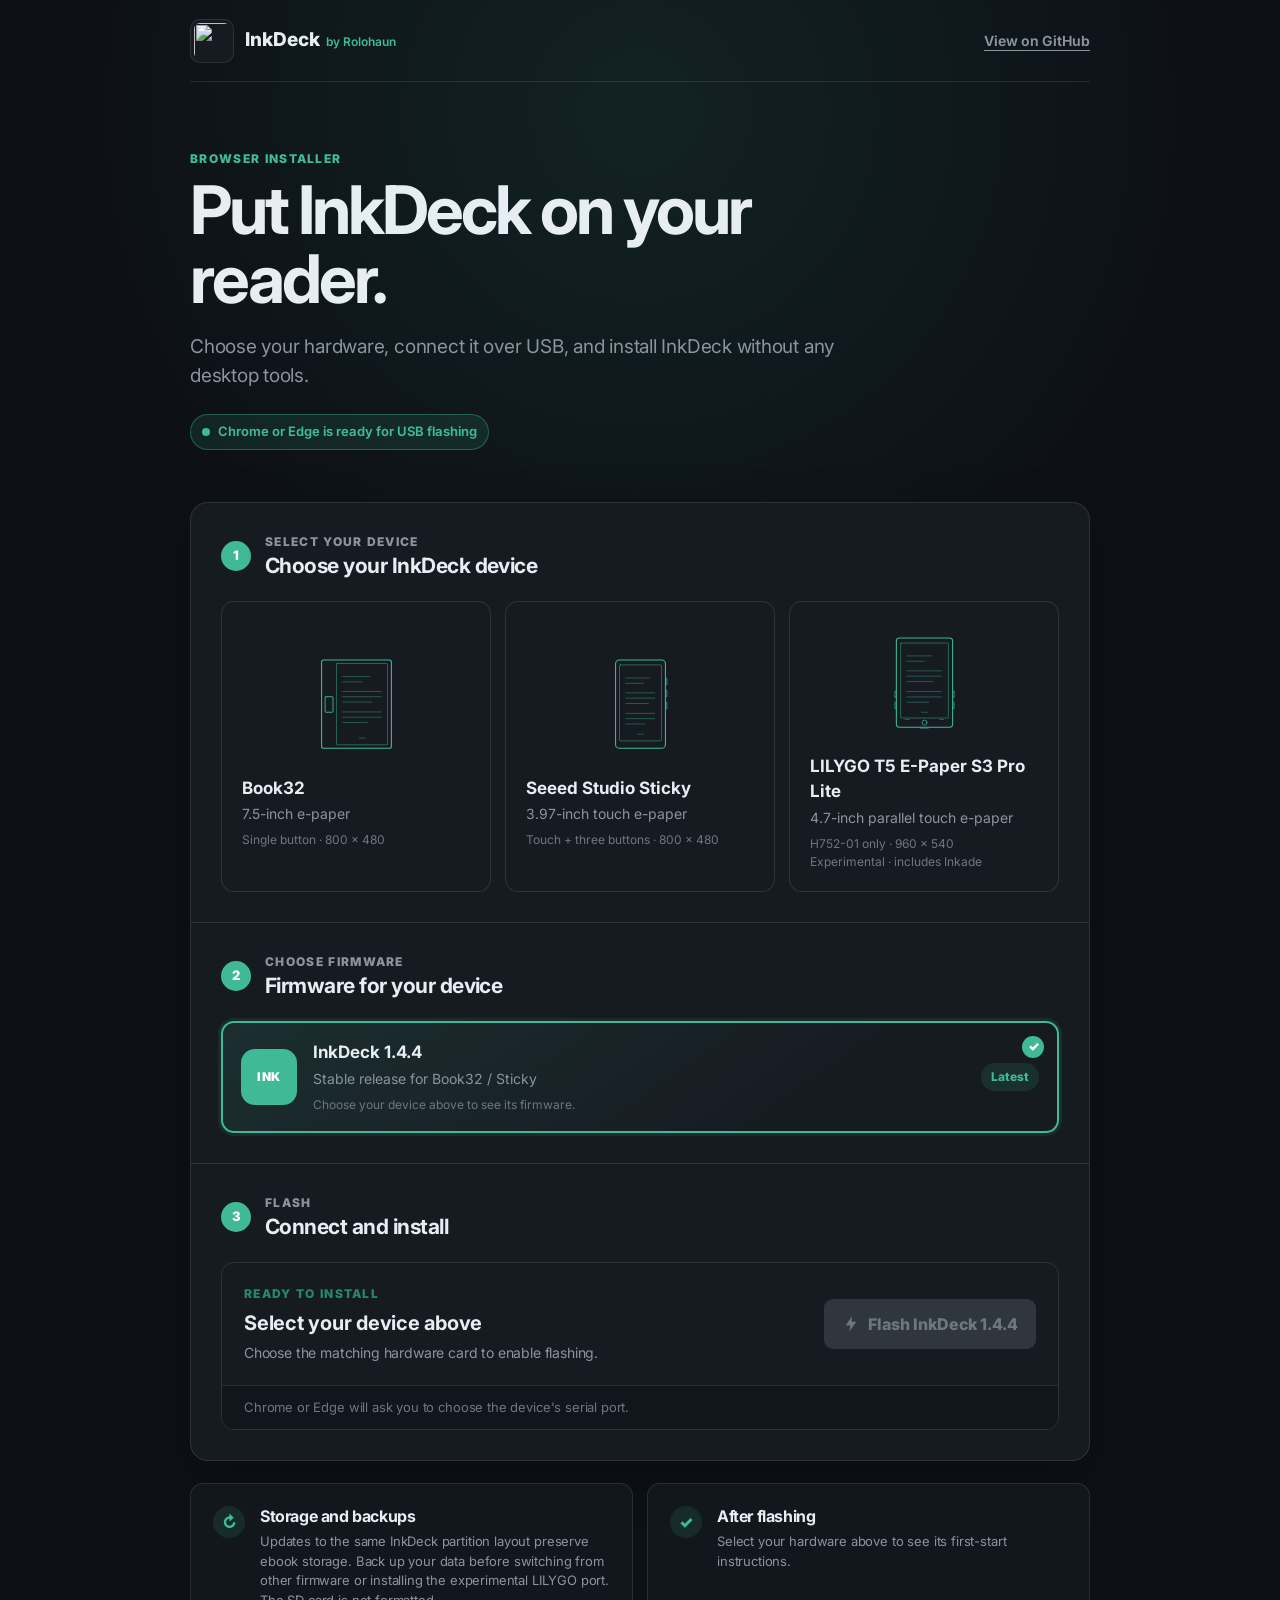
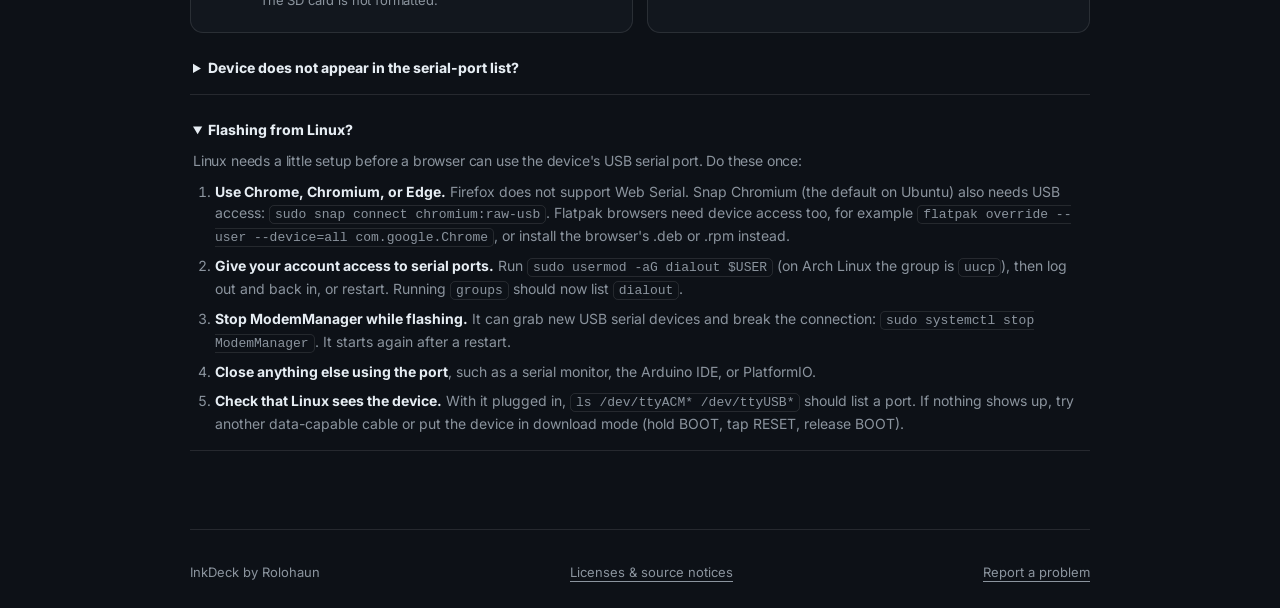
==== commit 9fbf0600: "Release InkDeck 1.4.4 with PDFs, manga and pinch to zoom On the Sticky and LILYGO the eReader opens " ====
--- a/docs/index.html
+++ b/docs/index.html
@@ -7,7 +7,7 @@
   <title>Install InkDeck</title>
   <meta name="description" content="Install InkDeck on Book32, Seeed Studio Sticky, or LILYGO T5 S3 Pro H752-01 directly from Chrome or Edge.">
   <link rel="icon" href="assets/book32-reader.png">
-  <link rel="stylesheet" href="installer.css?v=1.4.3-linux-guide">
+  <link rel="stylesheet" href="installer.css?v=1.4.4">
 </head>
 <body>
   <header class="site-header">
@@ -90,7 +90,7 @@
           <span class="card-check" aria-hidden="true">✓</span>
           <span class="release-icon" aria-hidden="true">INK</span>
           <span class="card-copy">
-            <strong id="release-name">InkDeck 1.4.3</strong>
+            <strong id="release-name">InkDeck 1.4.4</strong>
             <span id="release-status">Stable release for Book32 / Sticky</span>
             <small id="release-detail">Choose your device above to see its firmware.</small>
           </span>
@@ -116,7 +116,7 @@
             </div>
             <button id="flash-button" class="flash-button" type="button" disabled>
               <svg viewBox="0 0 24 24" aria-hidden="true"><path d="M13 2 5 14h6l-1 8 9-13h-6z"></path></svg>
-              Flash InkDeck 1.4.3
+              Flash InkDeck 1.4.4
             </button>
           </div>
           <p id="flash-note" class="flash-note">Chrome or Edge will ask you to choose the device's serial port.</p>
@@ -127,7 +127,7 @@
         <div class="progress-header">
           <div>
             <p class="step-kicker">Installation status</p>
-            <h2 id="progress-title">Installing InkDeck 1.4.3…</h2>
+            <h2 id="progress-title">Installing InkDeck 1.4.4…</h2>
           </div>
           <strong id="progress-percent">0%</strong>
         </div>
@@ -202,6 +202,6 @@
     <a href="https://github.com/rolohaun/Book32/issues">Report a problem</a>
   </footer>
 
-  <script type="module" src="installer.js?v=1.4.3-linux-guide"></script>
+  <script type="module" src="installer.js?v=1.4.4"></script>
 </body>
 </html>
